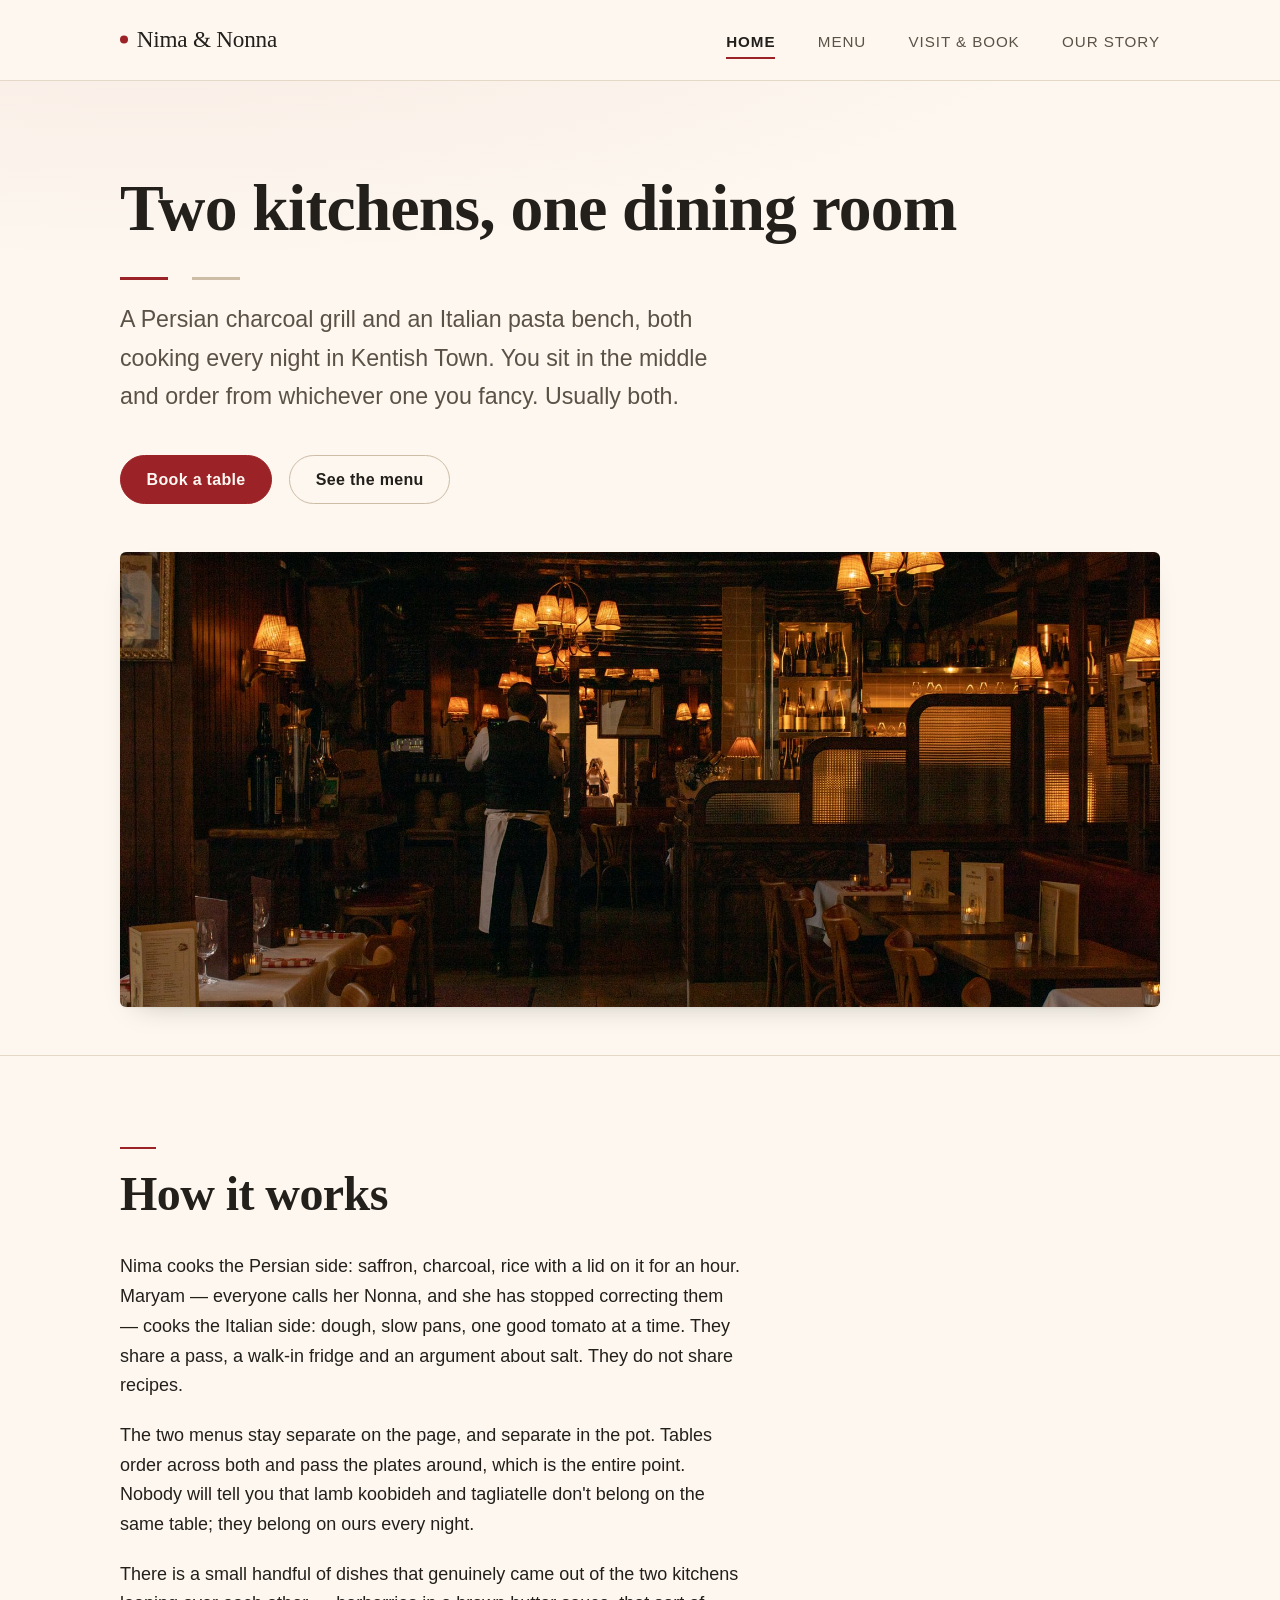
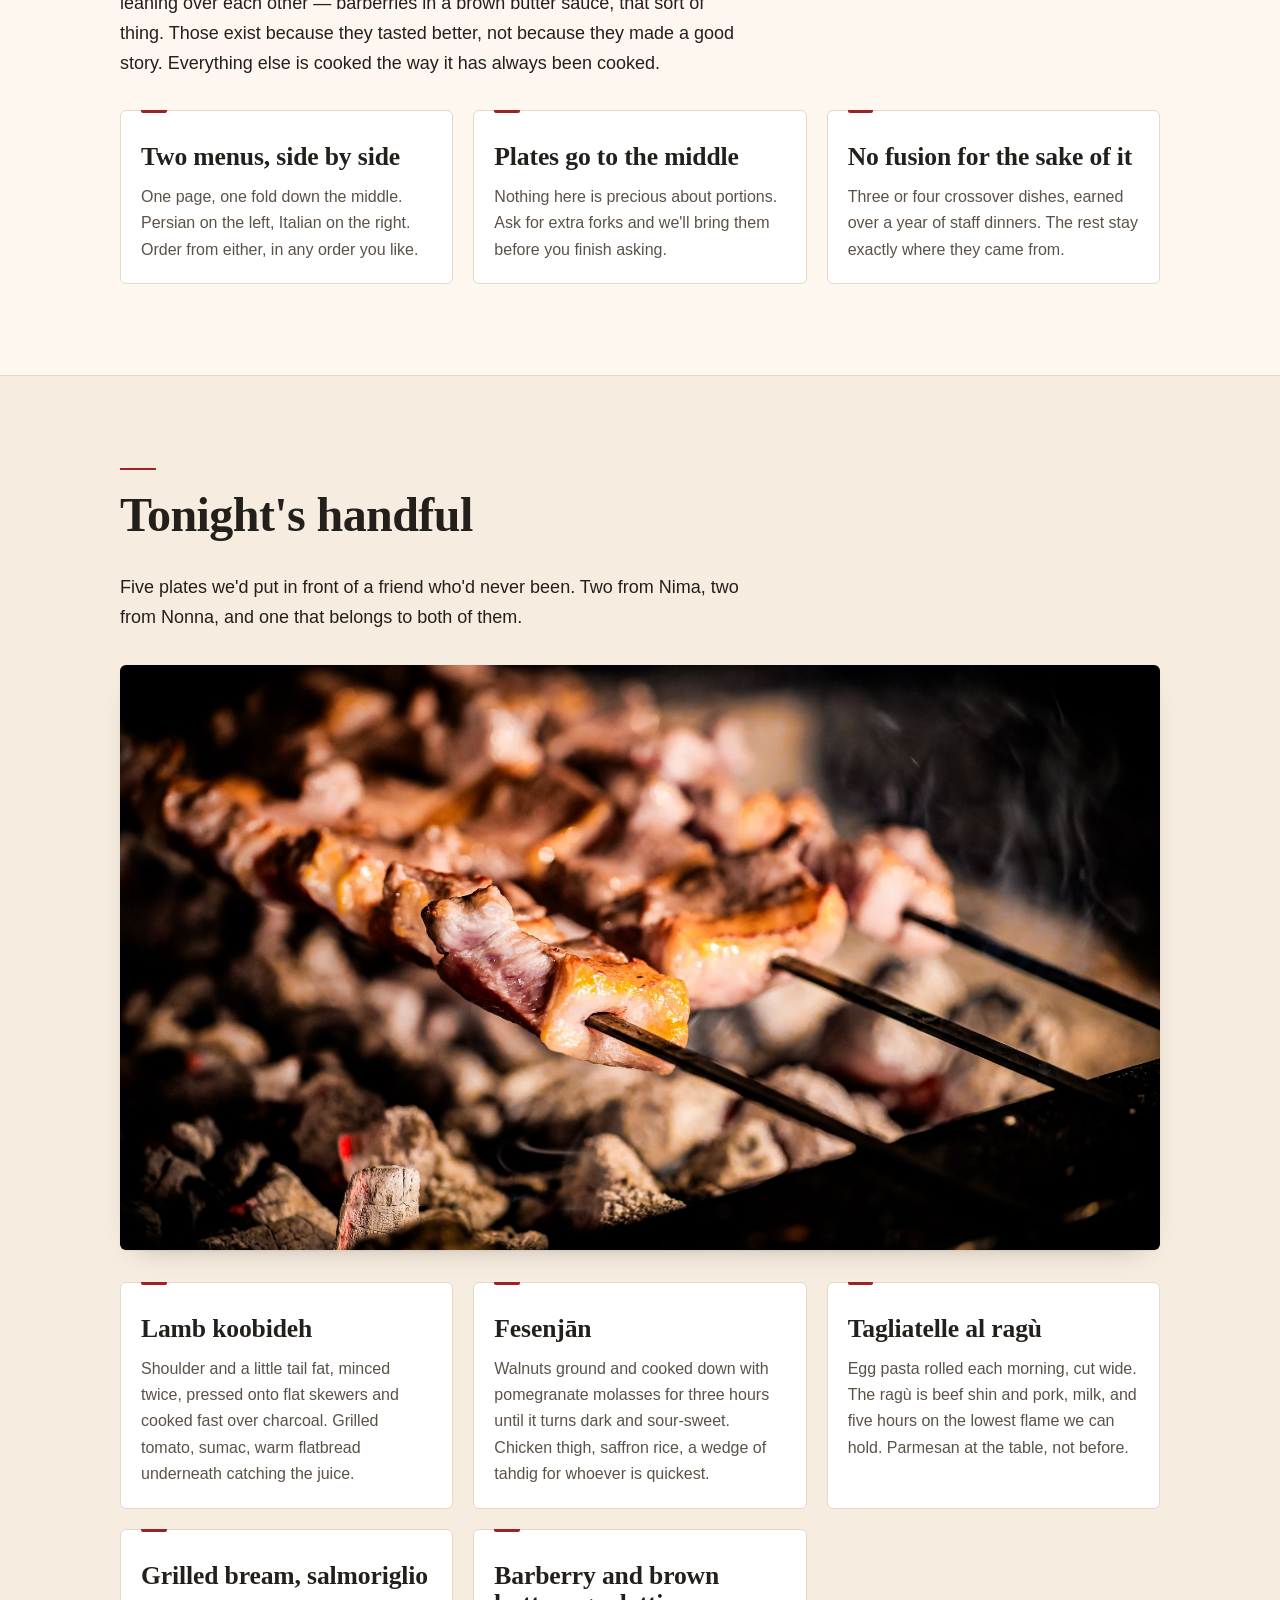
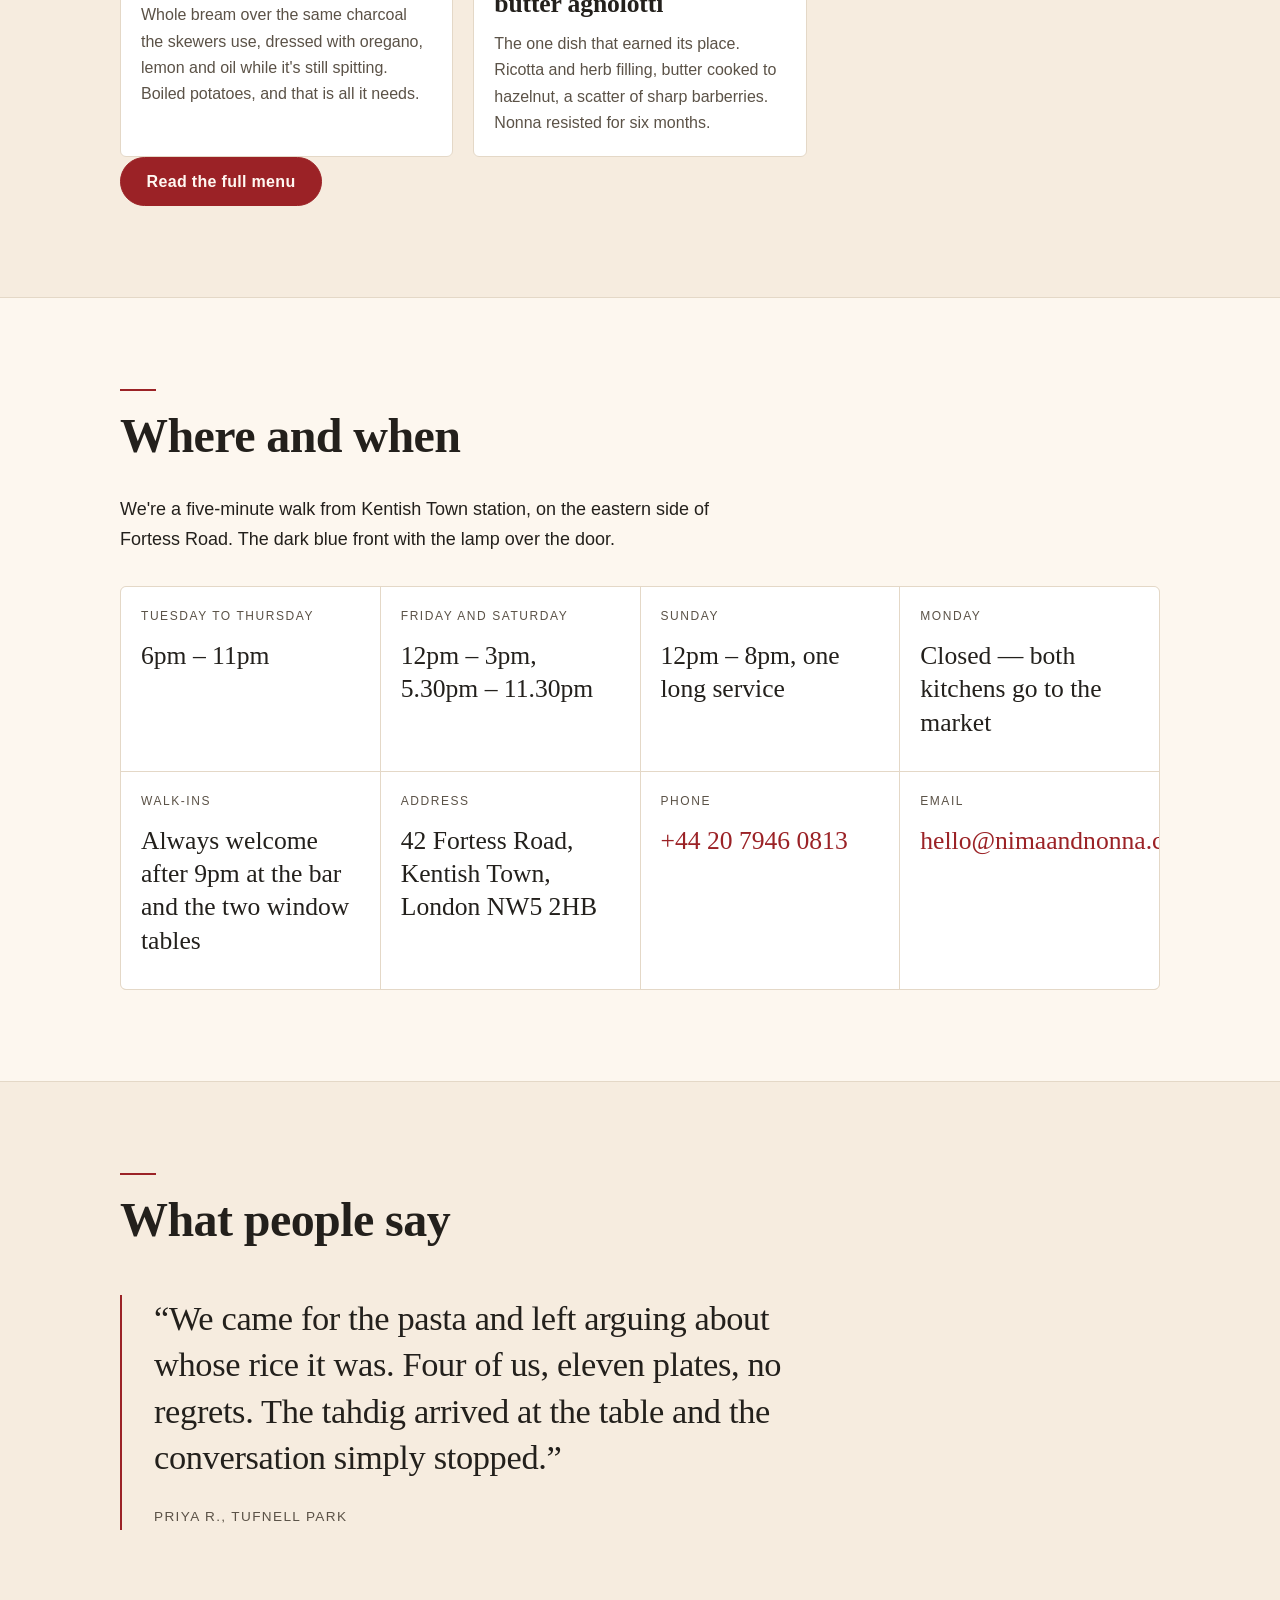
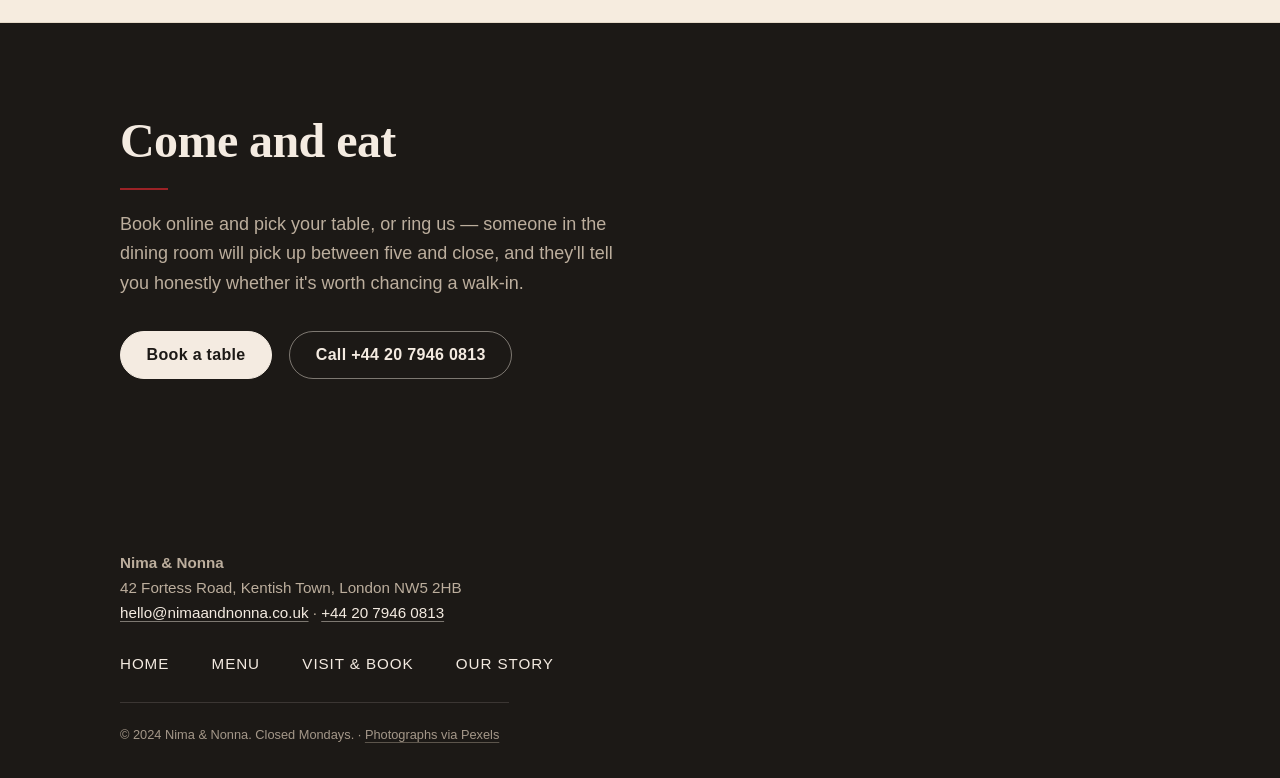
==== index.html @ 5d45a3bc "Publish Nima & Nonna — revision 1 Generated 4 pages for Nima & Nonna." ====
<!DOCTYPE html>
<html lang="en">
<head>
<meta charset="utf-8">
<meta name="viewport" content="width=device-width, initial-scale=1">
<title>Nima &amp; Nonna — Persian and Italian cooking in Kentish Town</title>
<meta name="description" content="One dining room on Fortess Road, two kitchens. A Persian grill and an Italian pasta bench cook side by side every night in Kentish Town. Book a table or read the menu.">
<link rel="icon" href="favicon.svg" type="image/svg+xml">
<link rel="stylesheet" href="assets/styles.css">
</head>
<body>
<header class="site-header">
  <div class="container header-inner">
    <a class="brand" href="index.html">Nima &amp; Nonna</a>
    <nav class="site-nav">
      <a href="index.html" class="is-current">Home</a>
      <a href="menu.html">Menu</a>
      <a href="visit.html">Visit &amp; Book</a>
      <a href="about.html">Our Story</a>
    </nav>
  </div>
</header>

<main>
  <section class="hero">
    <div class="container">
      <h1>Two kitchens, one dining room</h1>
      <p>A Persian charcoal grill and an Italian pasta bench, both cooking every night in Kentish Town. You sit in the middle and order from whichever one you fancy. Usually both.</p>
      <p>
        <a class="button button-primary" href="visit.html">Book a table</a>
        <a class="button button-secondary" href="menu.html">See the menu</a>
      </p>
      <img src="assets/dining-room-evening.jpg" width="6000" height="4000" alt="Nima &amp; Nonna's dining room in the evening, with closely set wooden tables, low pendant lights and a long banquette against a plastered wall">
    </div>
  </section>

  <section class="section">
    <div class="container">
      <h2>How it works</h2>
      <p>Nima cooks the Persian side: saffron, charcoal, rice with a lid on it for an hour. Maryam — everyone calls her Nonna, and she has stopped correcting them — cooks the Italian side: dough, slow pans, one good tomato at a time. They share a pass, a walk-in fridge and an argument about salt. They do not share recipes.</p>
      <p>The two menus stay separate on the page, and separate in the pot. Tables order across both and pass the plates around, which is the entire point. Nobody will tell you that lamb koobideh and tagliatelle don't belong on the same table; they belong on ours every night.</p>
      <p>There is a small handful of dishes that genuinely came out of the two kitchens leaning over each other — barberries in a brown butter sauce, that sort of thing. Those exist because they tasted better, not because they made a good story. Everything else is cooked the way it has always been cooked.</p>
      <ul class="card-grid">
        <li class="card">
          <h3>Two menus, side by side</h3>
          <p>One page, one fold down the middle. Persian on the left, Italian on the right. Order from either, in any order you like.</p>
        </li>
        <li class="card">
          <h3>Plates go to the middle</h3>
          <p>Nothing here is precious about portions. Ask for extra forks and we'll bring them before you finish asking.</p>
        </li>
        <li class="card">
          <h3>No fusion for the sake of it</h3>
          <p>Three or four crossover dishes, earned over a year of staff dinners. The rest stay exactly where they came from.</p>
        </li>
      </ul>
    </div>
  </section>

  <section class="section section-alt">
    <div class="container">
      <h2>Tonight's handful</h2>
      <p>Five plates we'd put in front of a friend who'd never been. Two from Nima, two from Nonna, and one that belongs to both of them.</p>
      <img src="assets/charcoal-grill-skewers.jpg" width="6474" height="3642" alt="Skewers of marinated lamb cooking over a charcoal grill, fat catching the flame">
      <ul class="card-grid">
        <li class="card">
          <h3>Lamb koobideh</h3>
          <p>Shoulder and a little tail fat, minced twice, pressed onto flat skewers and cooked fast over charcoal. Grilled tomato, sumac, warm flatbread underneath catching the juice.</p>
        </li>
        <li class="card">
          <h3>Fesenjān</h3>
          <p>Walnuts ground and cooked down with pomegranate molasses for three hours until it turns dark and sour-sweet. Chicken thigh, saffron rice, a wedge of tahdig for whoever is quickest.</p>
        </li>
        <li class="card">
          <h3>Tagliatelle al ragù</h3>
          <p>Egg pasta rolled each morning, cut wide. The ragù is beef shin and pork, milk, and five hours on the lowest flame we can hold. Parmesan at the table, not before.</p>
        </li>
        <li class="card">
          <h3>Grilled bream, salmoriglio</h3>
          <p>Whole bream over the same charcoal the skewers use, dressed with oregano, lemon and oil while it's still spitting. Boiled potatoes, and that is all it needs.</p>
        </li>
        <li class="card">
          <h3>Barberry and brown butter agnolotti</h3>
          <p>The one dish that earned its place. Ricotta and herb filling, butter cooked to hazelnut, a scatter of sharp barberries. Nonna resisted for six months.</p>
        </li>
      </ul>
      <p><a class="button button-primary" href="menu.html">Read the full menu</a></p>
    </div>
  </section>

  <section class="section">
    <div class="container">
      <h2>Where and when</h2>
      <p>We're a five-minute walk from Kentish Town station, on the eastern side of Fortess Road. The dark blue front with the lamp over the door.</p>
      <dl class="facts">
        <div class="fact">
          <dt>Tuesday to Thursday</dt>
          <dd>6pm – 11pm</dd>
        </div>
        <div class="fact">
          <dt>Friday and Saturday</dt>
          <dd>12pm – 3pm, 5.30pm – 11.30pm</dd>
        </div>
        <div class="fact">
          <dt>Sunday</dt>
          <dd>12pm – 8pm, one long service</dd>
        </div>
        <div class="fact">
          <dt>Monday</dt>
          <dd>Closed — both kitchens go to the market</dd>
        </div>
        <div class="fact">
          <dt>Walk-ins</dt>
          <dd>Always welcome after 9pm at the bar and the two window tables</dd>
        </div>
        <div class="fact">
          <dt>Address</dt>
          <dd>42 Fortess Road, Kentish Town, London NW5 2HB</dd>
        </div>
        <div class="fact">
          <dt>Phone</dt>
          <dd><a href="tel:+442079460813">+44 20 7946 0813</a></dd>
        </div>
        <div class="fact">
          <dt>Email</dt>
          <dd><a href="mailto:hello@nimaandnonna.co.uk">hello@nimaandnonna.co.uk</a></dd>
        </div>
      </dl>
    </div>
  </section>

  <section class="section section-alt">
    <div class="container">
      <h2>What people say</h2>
      <blockquote class="quote">
        <p>We came for the pasta and left arguing about whose rice it was. Four of us, eleven plates, no regrets. The tahdig arrived at the table and the conversation simply stopped.</p>
        <cite>Priya R., Tufnell Park</cite>
      </blockquote>
    </div>
  </section>

  <section class="cta">
    <div class="container">
      <h2>Come and eat</h2>
      <p>Book online and pick your table, or ring us — someone in the dining room will pick up between five and close, and they'll tell you honestly whether it's worth chancing a walk-in.</p>
      <p>
        <a class="button button-primary" href="visit.html">Book a table</a>
        <a class="button button-secondary" href="tel:+442079460813">Call +44 20 7946 0813</a>
      </p>
    </div>
  </section>
</main>

<footer class="site-footer">
  <div class="container">
    <p><strong>Nima &amp; Nonna</strong><br>
    42 Fortess Road, Kentish Town, London NW5 2HB<br>
    <a href="mailto:hello@nimaandnonna.co.uk">hello@nimaandnonna.co.uk</a> · <a href="tel:+442079460813">+44 20 7946 0813</a></p>
    <nav class="site-nav">
      <a href="index.html">Home</a>
      <a href="menu.html">Menu</a>
      <a href="visit.html">Visit &amp; Book</a>
      <a href="about.html">Our Story</a>
    </nav>
    <p><small>© 2024 Nima &amp; Nonna. Closed Mondays. · <a href="https://www.pexels.com">Photographs via Pexels</a></small></p>
  </div>
</footer>
</body>
</html>
---- assets/styles.css ----
:root {
  /* ——— palette ——— */
  --bg: #FDF7EF;
  --bg-alt: #F6ECDF;
  --surface: #FFFFFF;
  --text: #23201C;
  --muted: #5B5247;
  --accent: #9B2226;
  --accent-contrast: #FFF8F2;
  --ink: #1C1916;           /* dark painted facade */
  --ink-text: #F4EBE1;
  --ink-muted: #BCAE9D;
  --line: #E4D8C7;
  --line-strong: #CDBCA6;

  /* ——— type ——— */
  --font-head: "Iowan Old Style", "Palatino Linotype", Palatino, Georgia, "Times New Roman", serif;
  --font-body: -apple-system, BlinkMacSystemFont, "Segoe UI", Roboto, "Helvetica Neue", Arial, sans-serif;

  --step-0: 1rem;
  --step-1: 1.125rem;
  --step-2: clamp(1.3rem, 1.15rem + 0.6vw, 1.6rem);
  --step-3: clamp(1.6rem, 1.35rem + 1.1vw, 2.15rem);
  --step-4: clamp(2rem, 1.55rem + 2vw, 3rem);
  --step-5: clamp(2.4rem, 1.7rem + 3.2vw, 4.1rem);

  /* ——— rhythm ——— */
  --space-1: 0.375rem;
  --space-2: 0.75rem;
  --space-3: 1.25rem;
  --space-4: 2rem;
  --space-5: 3rem;
  --space-6: clamp(3.5rem, 2.5rem + 4vw, 6rem);

  --container: 69rem;
  --radius: 3px;
  --radius-lg: 6px;
  --shadow: 0 1px 2px rgba(35, 32, 28, .05), 0 12px 28px -18px rgba(35, 32, 28, .35);
}

@media (prefers-color-scheme: dark) {
  :root {
    --bg: #17150F;
    --bg-alt: #1F1C16;
    --surface: #222019;
    --text: #F2E9DD;
    --muted: #B8AA98;
    --accent: #E08084;
    --accent-contrast: #1B1310;
    --ink: #100E0B;
    --ink-text: #F2E9DD;
    --ink-muted: #A99A88;
    --line: #35302A;
    --line-strong: #4A433A;
    --shadow: 0 1px 2px rgba(0, 0, 0, .4), 0 14px 30px -20px rgba(0, 0, 0, .9);
  }
}

/* ————————————————— base ————————————————— */

*,
*::before,
*::after { box-sizing: border-box; }

html {
  -webkit-text-size-adjust: 100%;
  scroll-behavior: smooth;
}

body {
  margin: 0;
  background: var(--bg);
  color: var(--text);
  font-family: var(--font-body);
  font-size: var(--step-1);
  line-height: 1.65;
  -webkit-font-smoothing: antialiased;
  text-underline-offset: 0.18em;
}

h1, h2, h3, h4 {
  font-family: var(--font-head);
  font-weight: 600;
  line-height: 1.12;
  letter-spacing: -0.012em;
  margin: 0 0 var(--space-3);
  text-wrap: balance;
}

h1 { font-size: var(--step-5); }
h2 { font-size: var(--step-4); }
h3 { font-size: var(--step-2); letter-spacing: -0.005em; }
h4 { font-size: var(--step-1); }

p { margin: 0 0 var(--space-3); max-width: 62ch; }
p:last-child { margin-bottom: 0; }

a {
  color: var(--accent);
  text-decoration-thickness: 1px;
}
a:hover { text-decoration-thickness: 2px; }

:focus-visible {
  outline: 2px solid var(--accent);
  outline-offset: 3px;
  border-radius: 2px;
}

img {
  display: block;
  max-width: 100%;
  height: auto;
}

hr {
  border: 0;
  border-top: 1px solid var(--line);
  margin: var(--space-5) 0;
}

::selection {
  background: var(--accent);
  color: var(--accent-contrast);
}

strong { font-weight: 650; }

small { font-size: 0.85rem; }

.container {
  width: 100%;
  max-width: var(--container);
  margin-inline: auto;
  padding-inline: clamp(1.1rem, 4vw, 2rem);
}

/* ————————————————— header ————————————————— */

.site-header {
  position: sticky;
  top: 0;
  z-index: 20;
  background: color-mix(in srgb, var(--bg) 92%, transparent);
  backdrop-filter: blur(8px);
  border-bottom: 1px solid var(--line);
}

.header-inner {
  display: flex;
  flex-wrap: wrap;
  align-items: baseline;
  justify-content: space-between;
  gap: var(--space-2) var(--space-4);
  padding-block: var(--space-3);
}

.brand {
  font-family: var(--font-head);
  font-size: 1.45rem;
  letter-spacing: -0.01em;
  color: var(--text);
  text-decoration: none;
  white-space: nowrap;
  display: inline-flex;
  align-items: baseline;
  gap: 0.55rem;
}

.brand::before {
  content: "";
  width: 0.5rem;
  height: 0.5rem;
  background: var(--accent);
  border-radius: 50%;
  transform: translateY(-0.15em);
  flex: none;
}

.brand:hover { color: var(--accent); }

.site-nav {
  display: flex;
  flex-wrap: wrap;
  align-items: baseline;
  gap: var(--space-1) clamp(0.9rem, 2.4vw, 1.75rem);
  margin-inline: -0.45rem;
}

.site-nav a {
  position: relative;
  padding: 0.35rem 0.45rem;
  font-size: 0.95rem;
  letter-spacing: 0.06em;
  text-transform: uppercase;
  color: var(--muted);
  text-decoration: none;
  white-space: nowrap;
}

.site-nav a::after {
  content: "";
  position: absolute;
  left: 0.45rem;
  right: 0.45rem;
  bottom: 0.05rem;
  height: 2px;
  background: var(--accent);
  transform: scaleX(0);
  transform-origin: left;
  transition: transform .2s ease;
}

.site-nav a:hover,
.site-nav a:focus-visible { color: var(--text); }

.site-nav a:hover::after { transform: scaleX(1); }

.site-nav a.is-current {
  color: var(--text);
  font-weight: 600;
}
.site-nav a.is-current::after { transform: scaleX(1); }

@media (max-width: 40rem) {
  .header-inner {
    justify-content: center;
    text-align: center;
    padding-block: var(--space-2) var(--space-1);
  }
  .brand { flex-basis: 100%; justify-content: center; font-size: 1.3rem; }
  .site-nav {
    flex-basis: 100%;
    justify-content: center;
    padding-bottom: var(--space-1);
  }
  .site-nav a { font-size: 0.82rem; letter-spacing: 0.05em; }
}

/* ————————————————— sections ————————————————— */

main { display: block; }

.hero {
  padding-block: var(--space-6) var(--space-5);
  border-bottom: 1px solid var(--line);
  background:
    radial-gradient(90rem 32rem at 12% -18%, color-mix(in srgb, var(--accent) 7%, transparent), transparent 70%),
    var(--bg);
}

.hero h1 { margin-bottom: var(--space-3); }

.hero h1 + p,
.hero > .container > p:first-of-type {
  font-size: clamp(1.15rem, 1.02rem + 0.6vw, 1.45rem);
  color: var(--muted);
  max-width: 48ch;
}

.hero p + .button,
.hero .button { margin-top: var(--space-3); }

/* two kitchens: a rule made of two strokes */
.hero h1::after {
  content: "";
  display: block;
  width: 7.5rem;
  height: 3px;
  margin-top: var(--space-4);
  background:
    linear-gradient(to right,
      var(--accent) 0 3rem,
      transparent 3rem 4.5rem,
      var(--line-strong) 4.5rem 100%);
}

.hero img {
  width: 100%;
  margin-top: var(--space-5);
  border-radius: var(--radius-lg);
  object-fit: cover;
  aspect-ratio: 16 / 7;
  box-shadow: var(--shadow);
}

@media (max-width: 40rem) {
  .hero { padding-top: var(--space-5); }
  .hero img { aspect-ratio: 4 / 3; }
}

.section {
  padding-block: var(--space-6);
  border-bottom: 1px solid var(--line);
}

.section-alt {
  background: var(--bg-alt);
}

.section > .container > h2 {
  margin-bottom: var(--space-4);
  position: relative;
  padding-top: var(--space-3);
}

.section > .container > h2::before {
  content: "";
  position: absolute;
  top: 0;
  left: 0;
  width: 2.25rem;
  height: 2px;
  background: var(--accent);
}

.section img {
  border-radius: var(--radius-lg);
  box-shadow: var(--shadow);
  margin-block: var(--space-4);
}

/* portrait and square photographs shouldn't dominate */
.section img[width="3360"],
.section img[width="2700"] {
  max-width: 30rem;
  margin-inline: auto;
}

@media (min-width: 52rem) {
  .section img[width="3360"] {
    float: right;
    width: 46%;
    margin: 0 0 var(--space-4) var(--space-5);
  }
  .section > .container::after {
    content: "";
    display: block;
    clear: both;
  }
}

/* ————————————————— cards ————————————————— */

.card-grid {
  list-style: none;
  margin: var(--space-4) 0 0;
  padding: 0;
  display: grid;
  gap: var(--space-3);
  grid-template-columns: repeat(auto-fit, minmax(15.5rem, 1fr));
}

.card {
  position: relative;
  background: var(--surface);
  border: 1px solid var(--line);
  border-radius: var(--radius-lg);
  padding: var(--space-4) var(--space-3) var(--space-3);
  transition: border-color .2s ease, transform .2s ease;
}

.card::before {
  content: "";
  position: absolute;
  top: -1px;
  left: var(--space-3);
  width: 1.6rem;
  height: 3px;
  background: var(--accent);
  border-radius: 0 0 2px 2px;
}

.card:hover {
  border-color: var(--line-strong);
  transform: translateY(-2px);
}

.card h3 {
  margin-bottom: var(--space-2);
}

.card p {
  color: var(--muted);
  font-size: 1rem;
  margin-bottom: 0;
}

.card p + p { margin-top: var(--space-2); }

.card a { font-weight: 600; }

/* ————————————————— facts ————————————————— */

.facts {
  margin: var(--space-4) 0 0;
  display: grid;
  gap: 1px;
  grid-template-columns: repeat(auto-fit, minmax(13rem, 1fr));
  background: var(--line);
  border: 1px solid var(--line);
  border-radius: var(--radius-lg);
  overflow: hidden;
}

.fact {
  background: var(--surface);
  padding: var(--space-3) var(--space-3) var(--space-4);
}

.fact dt {
  font-size: 0.75rem;
  text-transform: uppercase;
  letter-spacing: 0.13em;
  color: var(--muted);
  margin-bottom: var(--space-2);
}

.fact dd {
  margin: 0;
  font-family: var(--font-head);
  font-size: var(--step-2);
  line-height: 1.3;
}

.fact dd a { text-decoration: none; }
.fact dd a:hover { text-decoration: underline; }

/* ————————————————— buttons ————————————————— */

.button {
  display: inline-block;
  font-family: var(--font-body);
  font-size: 1rem;
  font-weight: 600;
  letter-spacing: 0.02em;
  line-height: 1.2;
  padding: 0.85em 1.6em;
  border-radius: 999px;
  border: 1.5px solid transparent;
  text-decoration: none;
  cursor: pointer;
  transition: background-color .2s ease, color .2s ease, border-color .2s ease, transform .15s ease;
}

.button + .button { margin-left: var(--space-2); }

.button-primary {
  background: var(--accent);
  color: var(--accent-contrast);
  border-color: var(--accent);
}

.button-primary:hover {
  background: color-mix(in srgb, var(--accent) 82%, #000);
  border-color: color-mix(in srgb, var(--accent) 82%, #000);
  transform: translateY(-1px);
}

.button-secondary {
  background: transparent;
  color: var(--text);
  border-color: var(--line-strong);
}

.button-secondary:hover {
  border-color: var(--text);
  transform: translateY(-1px);
}

@media (max-width: 24rem) {
  .button { display: block; text-align: center; }
  .button + .button { margin-left: 0; margin-top: var(--space-2); }
}

/* ————————————————— cta ————————————————— */

.cta {
  background: var(--ink);
  color: var(--ink-text);
  padding-block: var(--space-6);
  border-bottom: 1px solid var(--line);
}

.cta h2 {
  color: var(--ink-text);
  max-width: 20ch;
}

.cta h2::after {
  content: "";
  display: block;
  width: 3rem;
  height: 2px;
  margin-top: var(--space-3);
  background: var(--accent);
}

.cta p {
  color: var(--ink-muted);
  max-width: 52ch;
  margin-bottom: var(--space-4);
}

.cta a:not(.button) { color: #F0A9AB; }

.cta .button-primary {
  background: var(--ink-text);
  color: var(--ink);
  border-color: var(--ink-text);
}
.cta .button-primary:hover {
  background: #FFFFFF;
  border-color: #FFFFFF;
}

.cta .button-secondary {
  color: var(--ink-text);
  border-color: color-mix(in srgb, var(--ink-text) 45%, transparent);
}
.cta .button-secondary:hover { border-color: var(--ink-text); }

/* ————————————————— form ————————————————— */

.form {
  margin-top: var(--space-4);
  max-width: 34rem;
  display: grid;
  gap: var(--space-3);
}

.field {
  display: grid;
  gap: var(--space-1);
}

.field label {
  font-size: 0.82rem;
  font-weight: 600;
  letter-spacing: 0.08em;
  text-transform: uppercase;
  color: var(--muted);
}

.field input,
.field select,
.field textarea {
  font: inherit;
  font-size: 1rem;
  color: var(--text);
  background: var(--surface);
  border: 1px solid var(--line-strong);
  border-radius: var(--radius);
  padding: 0.7rem 0.85rem;
  width: 100%;
  transition: border-color .15s ease, box-shadow .15s ease;
}

.field textarea { min-height: 7rem; resize: vertical; }

.field input::placeholder,
.field textarea::placeholder { color: color-mix(in srgb, var(--muted) 70%, transparent); }

.field input:focus,
.field select:focus,
.field textarea:focus {
  outline: none;
  border-color: var(--accent);
  box-shadow: 0 0 0 3px color-mix(in srgb, var(--accent) 22%, transparent);
}

.form .button { justify-self: start; margin-top: var(--space-1); }

.form small,
.field small { color: var(--muted); }

/* ————————————————— quote ————————————————— */

.quote {
  margin: var(--space-5) 0 0;
  padding: 0 0 0 var(--space-4);
  border-left: 2px solid var(--accent);
  max-width: 44rem;
}

.quote p {
  font-family: var(--font-head);
  font-size: var(--step-3);
  line-height: 1.35;
  letter-spacing: -0.01em;
  margin-bottom: var(--space-3);
}

.quote p::before { content: "\201C"; }
.quote p::after { content: "\201D"; }

.quote cite {
  font-style: normal;
  font-size: 0.85rem;
  letter-spacing: 0.1em;
  text-transform: uppercase;
  color: var(--muted);
}

.section-alt .quote { border-left-color: var(--accent); }

/* ————————————————— footer ————————————————— */

.site-footer {
  background: var(--ink);
  color: var(--ink-muted);
  padding-block: var(--space-5) var(--space-4);
  font-size: 0.95rem;
}

.site-footer h2,
.site-footer h3 {
  color: var(--ink-text);
  font-size: var(--step-1);
  margin-bottom: var(--space-2);
}

.site-footer p { color: var(--ink-muted); max-width: 46ch; }

.site-footer a {
  color: var(--ink-text);
  text-decoration-color: color-mix(in srgb, var(--ink-text) 45%, transparent);
}

.site-footer a:hover { color: #F0A9AB; }

.site-footer .container > *:not(:last-child) { margin-bottom: var(--space-3); }

.site-footer small {
  display: block;
  padding-top: var(--space-3);
  border-top: 1px solid color-mix(in srgb, var(--ink-text) 14%, transparent);
  color: color-mix(in srgb, var(--ink-muted) 85%, transparent);
  font-size: 0.8rem;
  line-height: 1.8;
}

.site-footer small a {
  color: inherit;
  text-decoration-color: color-mix(in srgb, var(--ink-muted) 40%, transparent);
}

.site-footer small a:hover { color: var(--ink-text); }

/* ————————————————— odds and ends ————————————————— */

main > section:last-of-type { border-bottom: 0; }

svg { display: block; }

.section svg,
.hero svg,
.card svg {
  color: var(--accent);
}

ul:not(.card-grid):not(.site-nav),
ol {
  padding-left: 1.15rem;
  max-width: 62ch;
}

ul:not(.card-grid) li,
ol li { margin-bottom: var(--space-1); }

ul:not(.card-grid) li::marker { color: var(--accent); }

@media (prefers-reduced-motion: reduce) {
  html { scroll-behavior: auto; }
  *,
  *::before,
  *::after {
    animation-duration: 0.001ms !important;
    animation-iteration-count: 1 !important;
    transition-duration: 0.001ms !important;
    scroll-behavior: auto !important;
  }
  .card:hover,
  .button:hover { transform: none; }
}
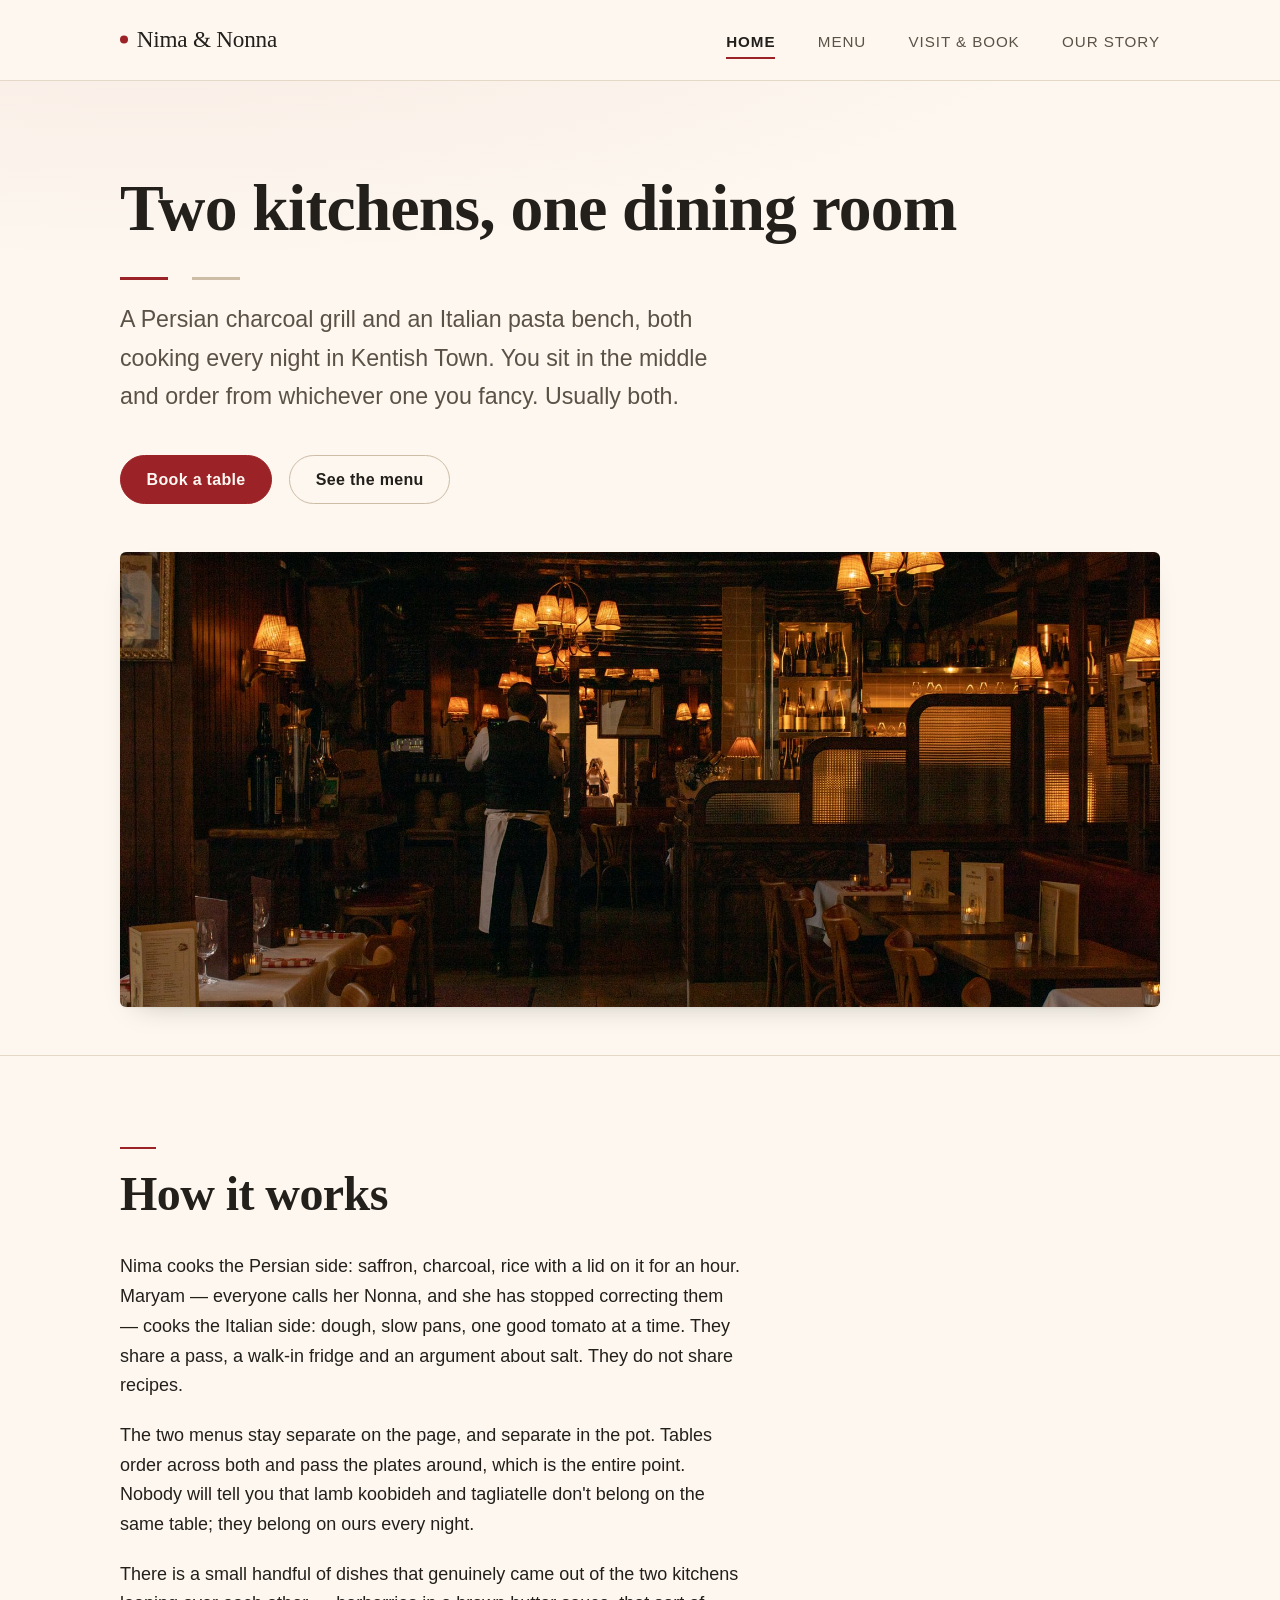
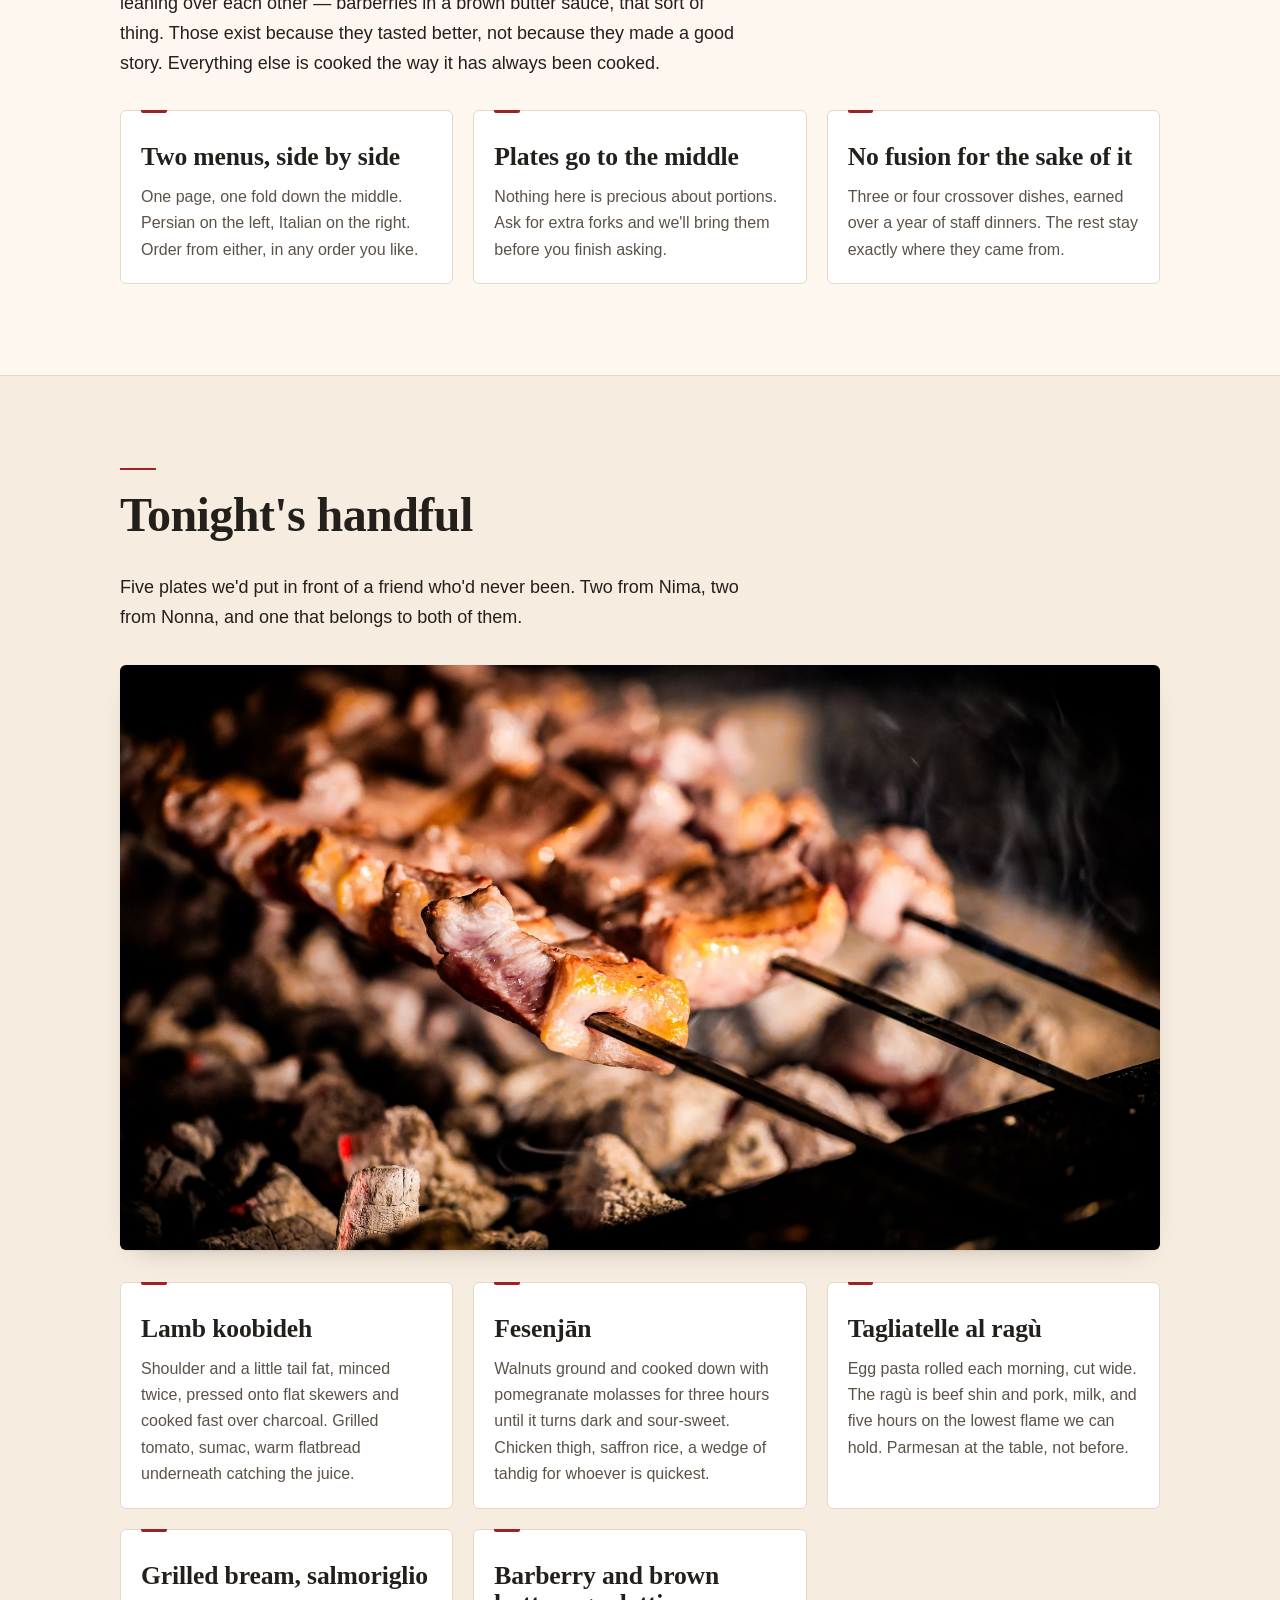
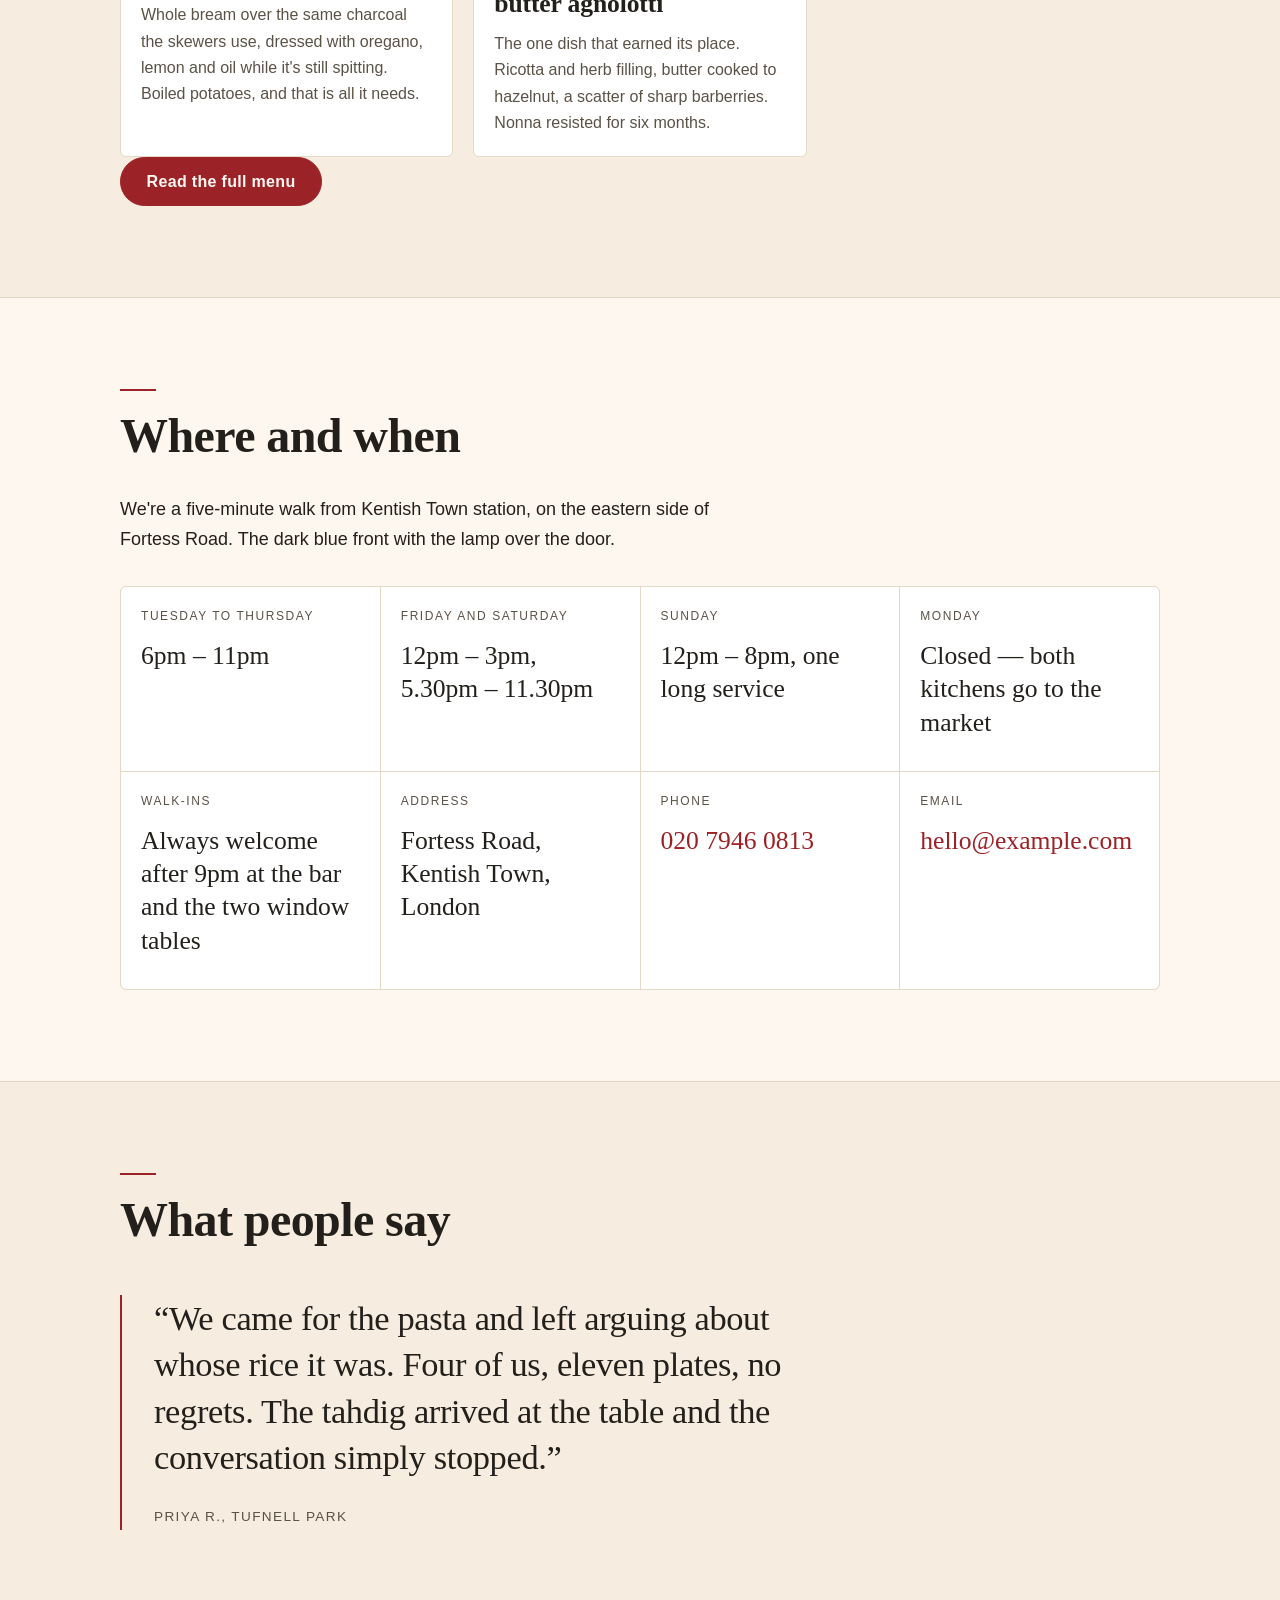
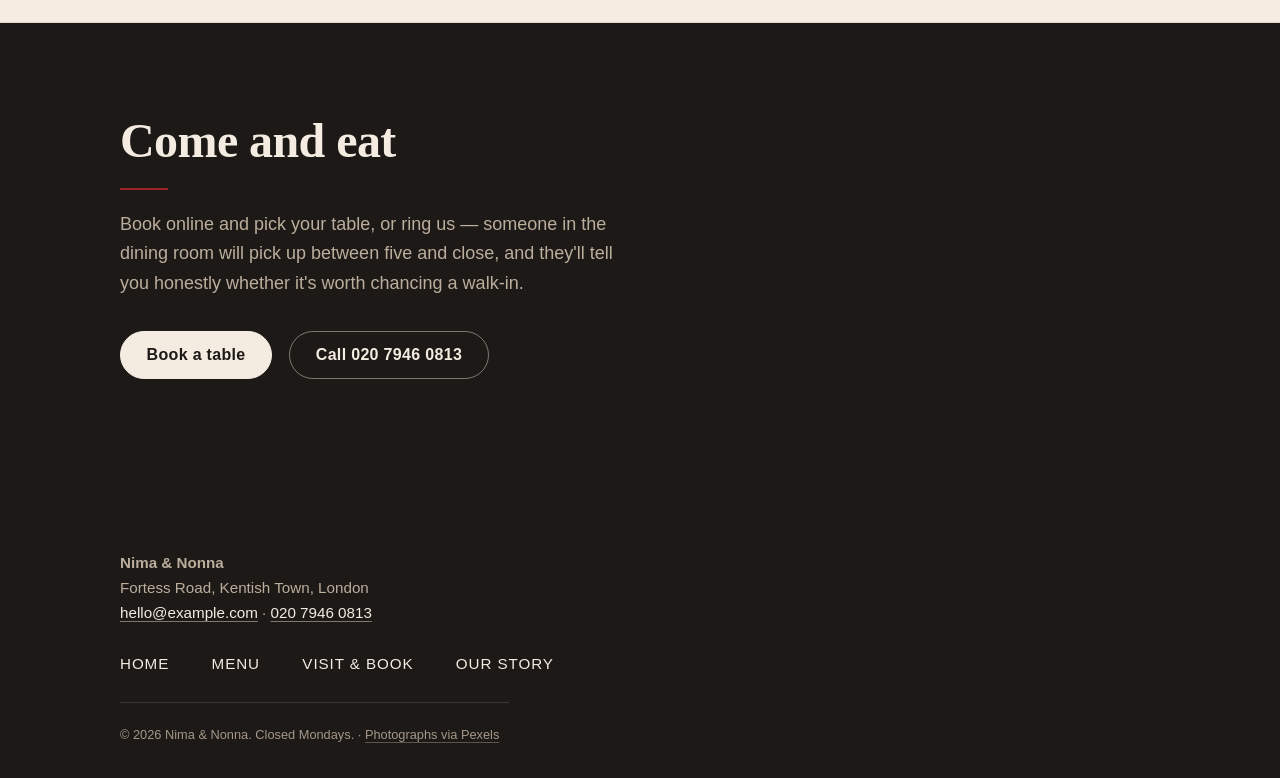
==== commit 68e58fd8: "Publish Nima & Nonna — revision 2 The contact block (address, phone, email) appears in the footer of" ====
--- a/index.html
+++ b/index.html
@@ -115,15 +115,15 @@
         </div>
         <div class="fact">
           <dt>Address</dt>
-          <dd>42 Fortess Road, Kentish Town, London NW5 2HB</dd>
+          <dd>Fortess Road, Kentish Town, London</dd>
         </div>
         <div class="fact">
           <dt>Phone</dt>
-          <dd><a href="tel:+442079460813">+44 20 7946 0813</a></dd>
+          <dd><a href="tel:02079460813">020 7946 0813</a></dd>
         </div>
         <div class="fact">
           <dt>Email</dt>
-          <dd><a href="mailto:hello@nimaandnonna.co.uk">hello@nimaandnonna.co.uk</a></dd>
+          <dd><a href="mailto:hello@example.com">hello@example.com</a></dd>
         </div>
       </dl>
     </div>
@@ -145,7 +145,7 @@
       <p>Book online and pick your table, or ring us — someone in the dining room will pick up between five and close, and they'll tell you honestly whether it's worth chancing a walk-in.</p>
       <p>
         <a class="button button-primary" href="visit.html">Book a table</a>
-        <a class="button button-secondary" href="tel:+442079460813">Call +44 20 7946 0813</a>
+        <a class="button button-secondary" href="tel:02079460813">Call 020 7946 0813</a>
       </p>
     </div>
   </section>
@@ -154,15 +154,15 @@
 <footer class="site-footer">
   <div class="container">
     <p><strong>Nima &amp; Nonna</strong><br>
-    42 Fortess Road, Kentish Town, London NW5 2HB<br>
-    <a href="mailto:hello@nimaandnonna.co.uk">hello@nimaandnonna.co.uk</a> · <a href="tel:+442079460813">+44 20 7946 0813</a></p>
+    Fortess Road, Kentish Town, London<br>
+    <a href="mailto:hello@example.com">hello@example.com</a> · <a href="tel:02079460813">020 7946 0813</a></p>
     <nav class="site-nav">
       <a href="index.html">Home</a>
       <a href="menu.html">Menu</a>
       <a href="visit.html">Visit &amp; Book</a>
       <a href="about.html">Our Story</a>
     </nav>
-    <p><small>© 2024 Nima &amp; Nonna. Closed Mondays. · <a href="https://www.pexels.com">Photographs via Pexels</a></small></p>
+    <p><small>© 2026 Nima &amp; Nonna. Closed Mondays. · <a href="https://www.pexels.com">Photographs via Pexels</a></small></p>
   </div>
 </footer>
 </body>
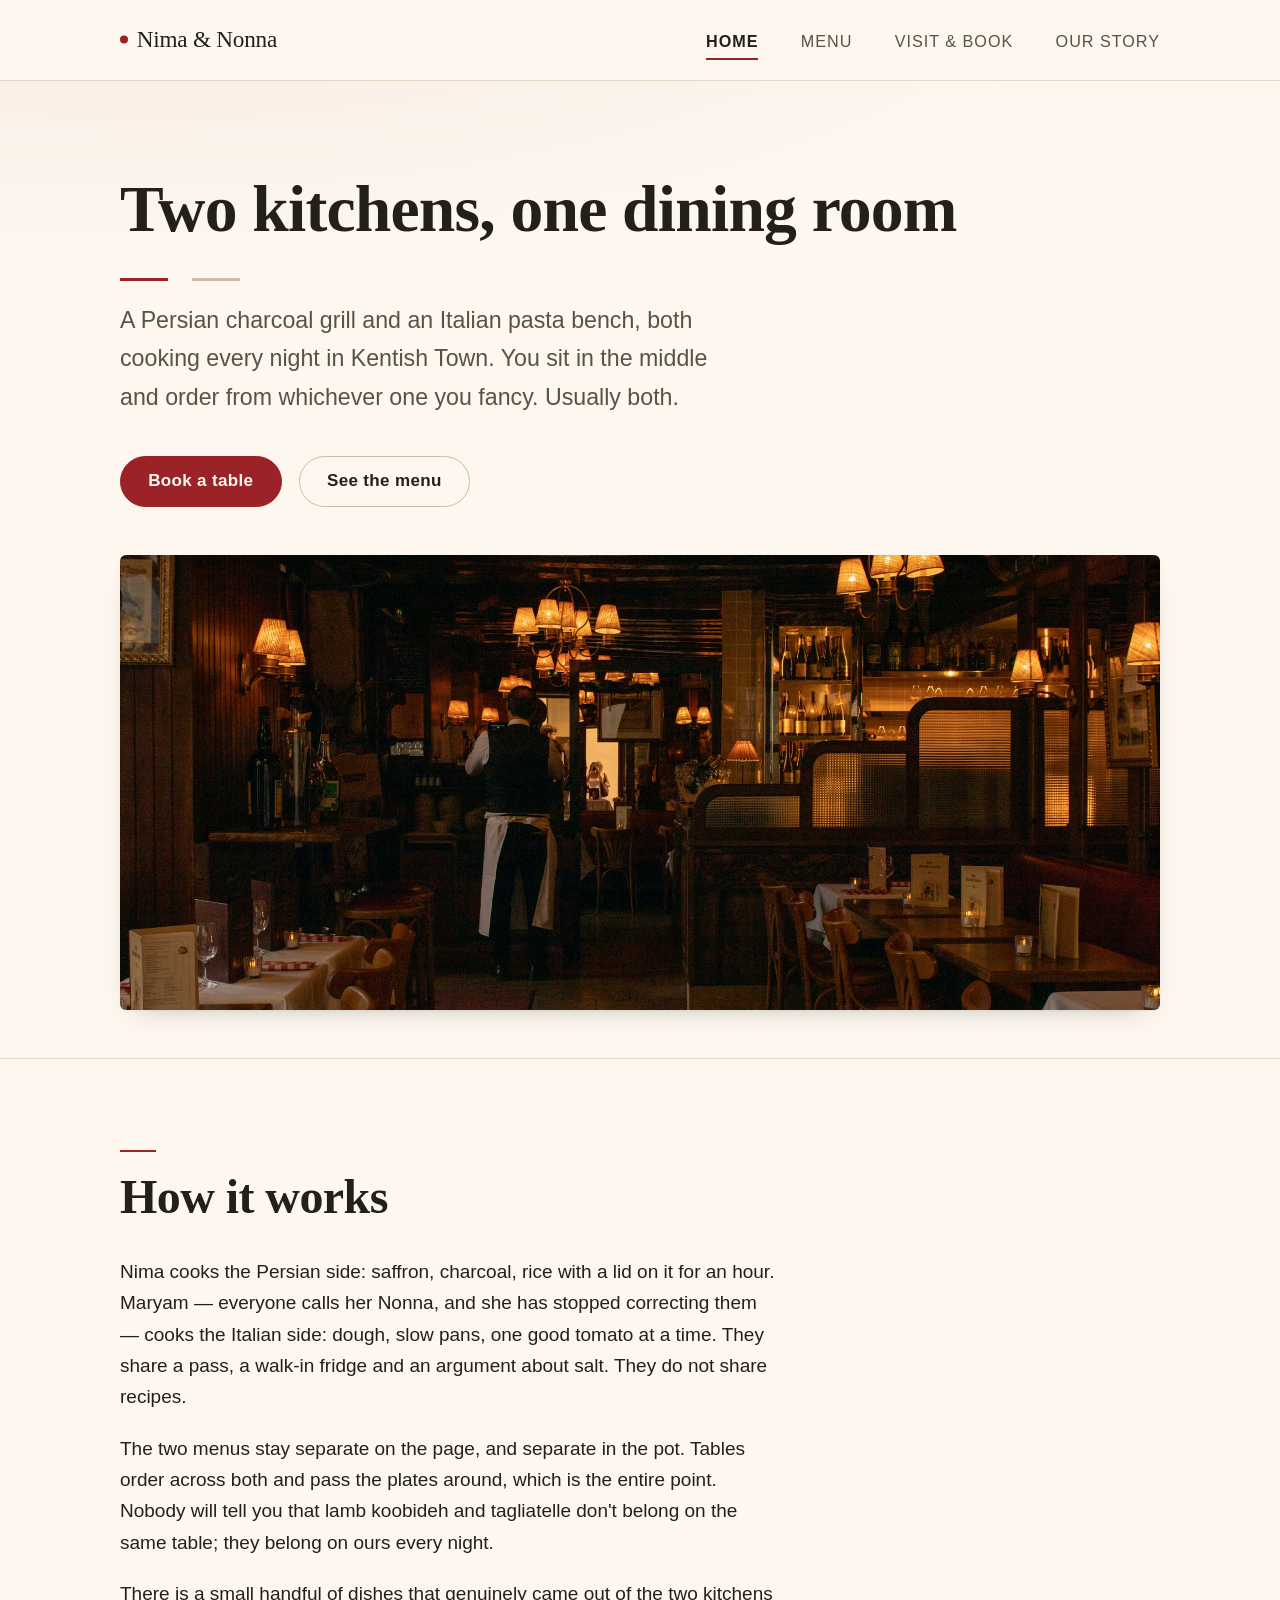
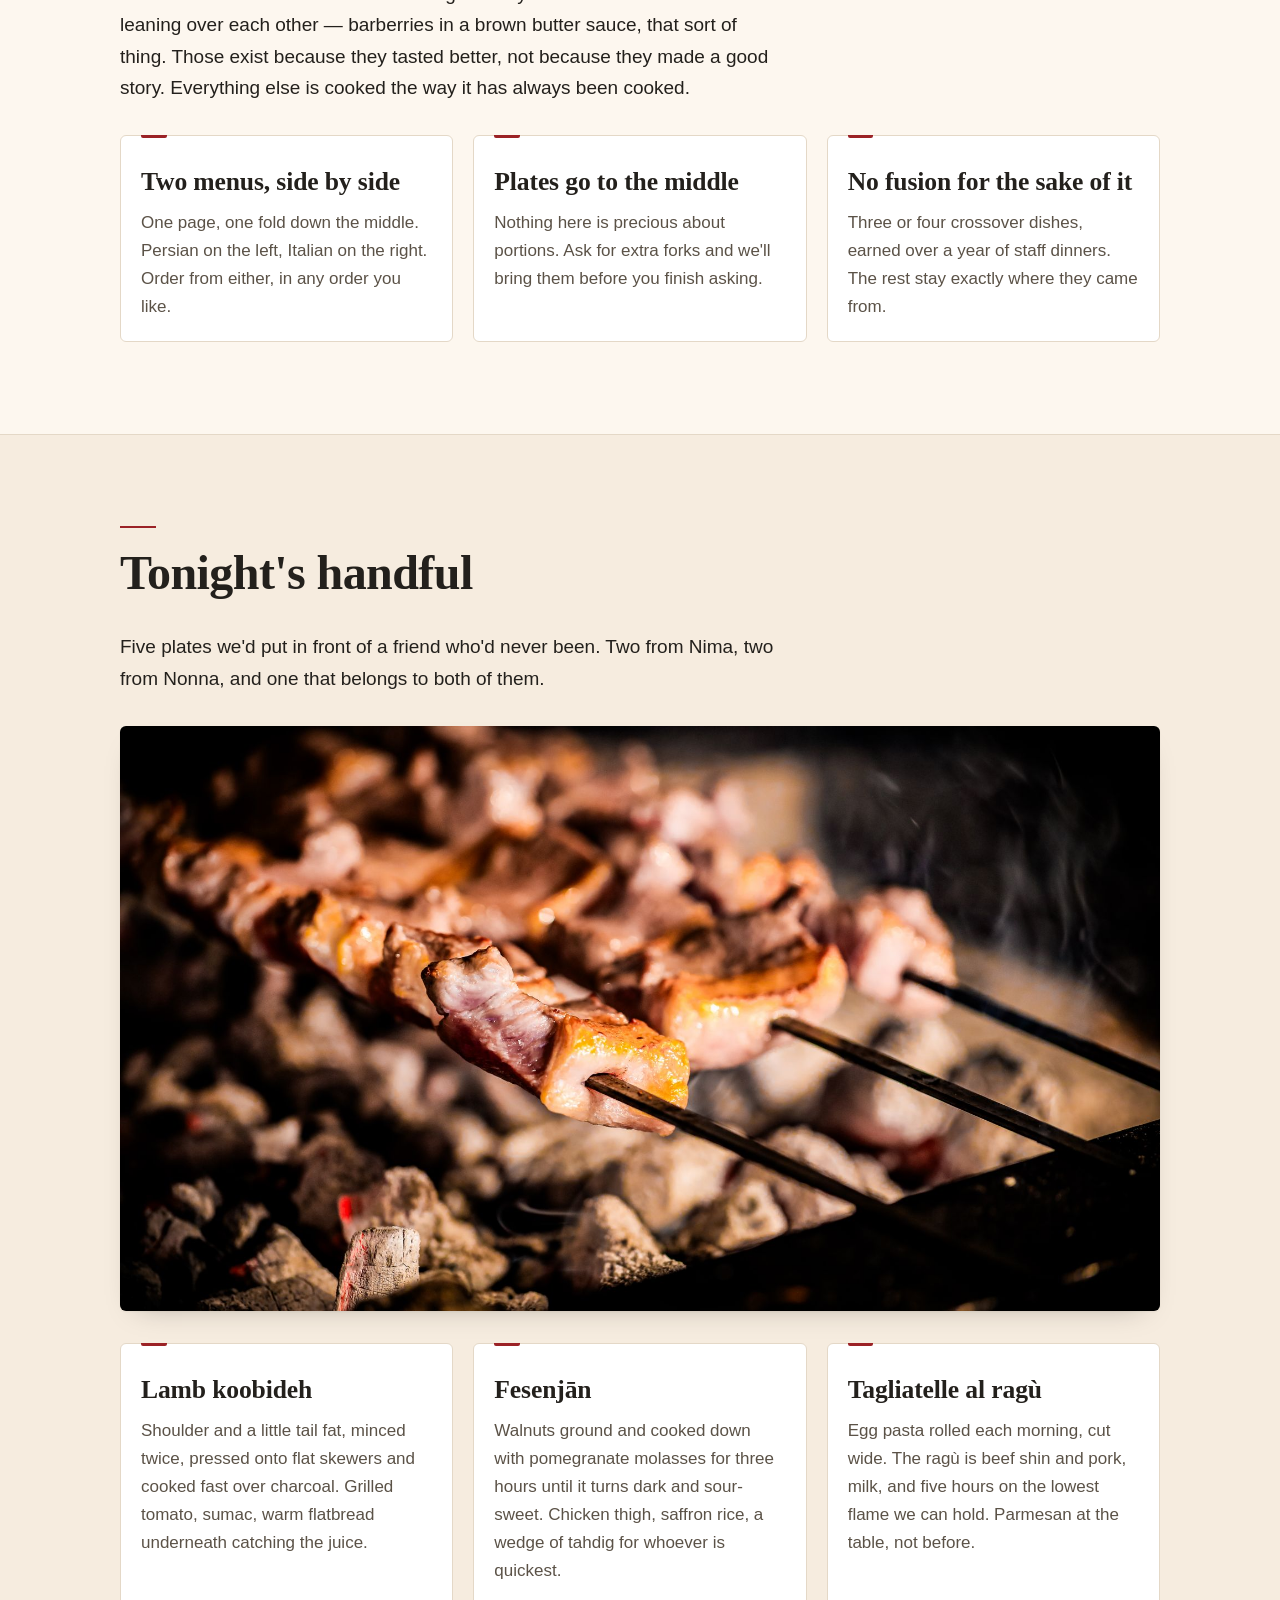
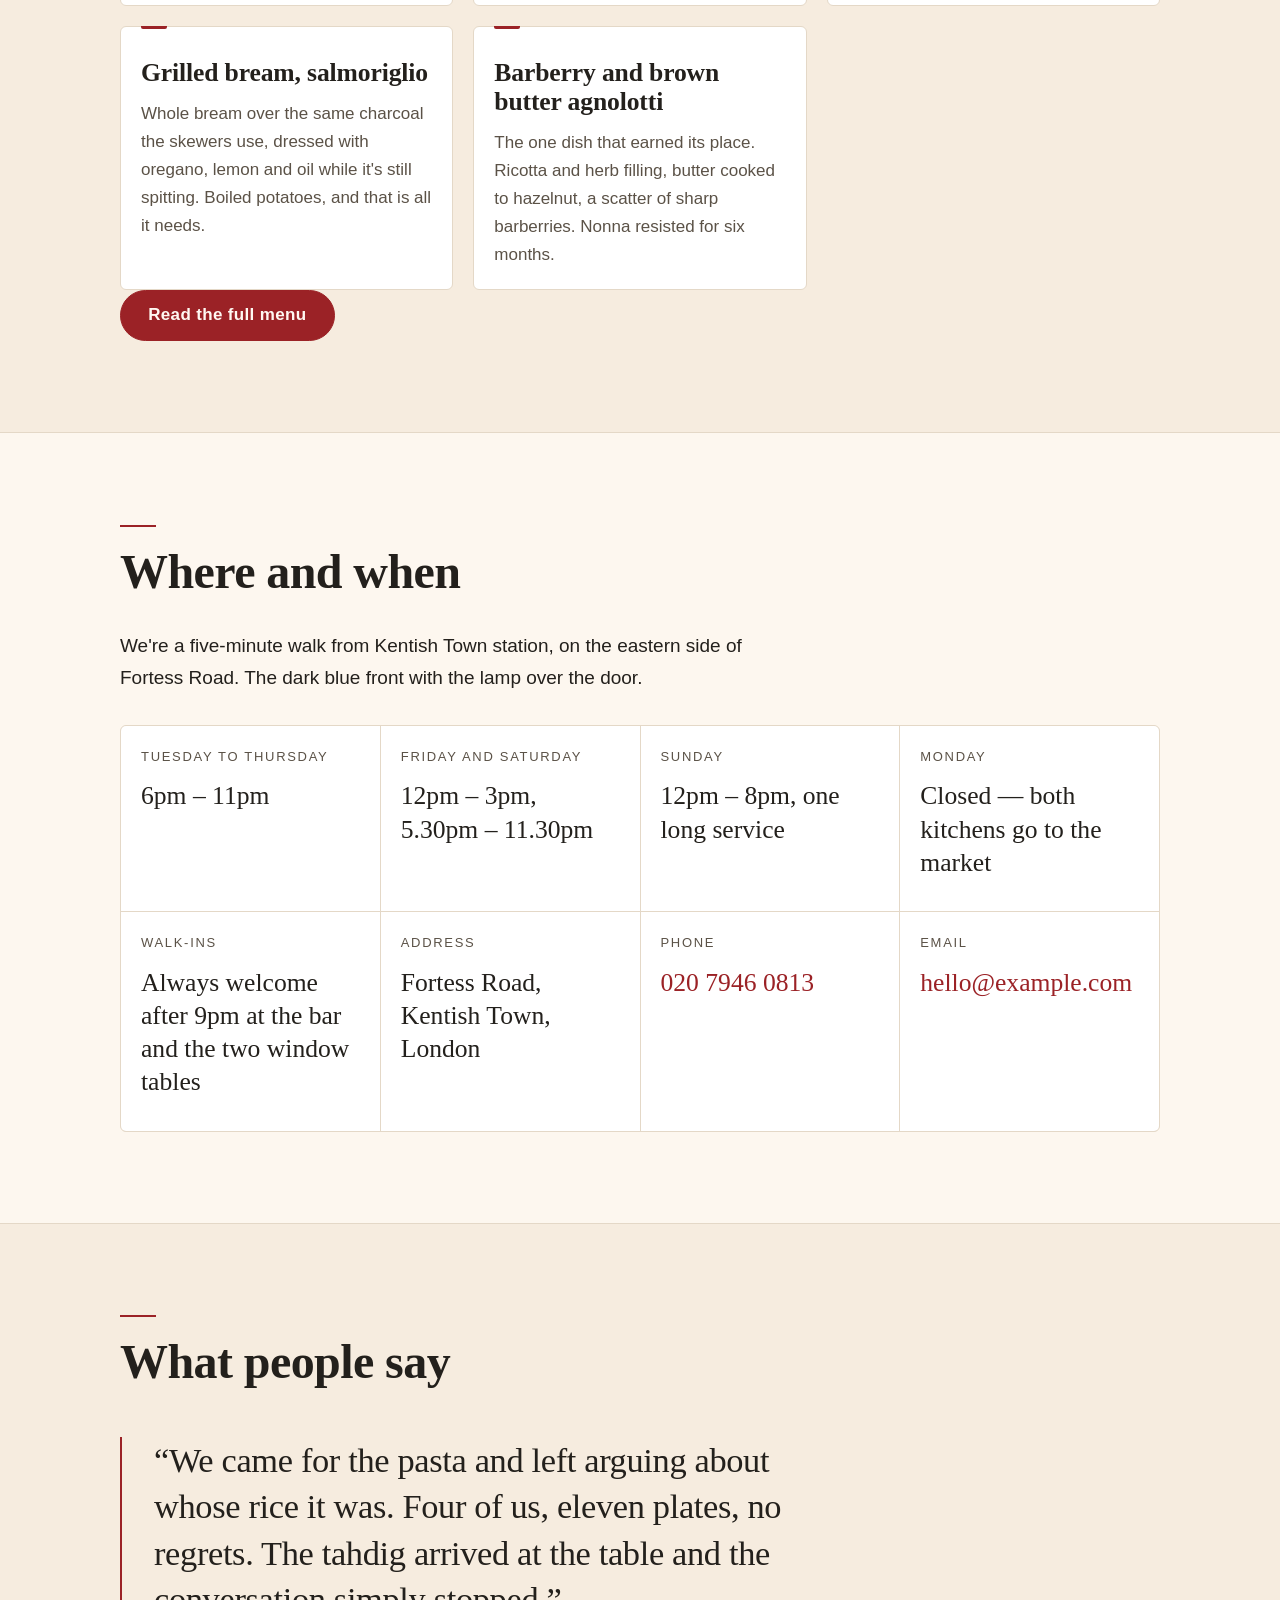
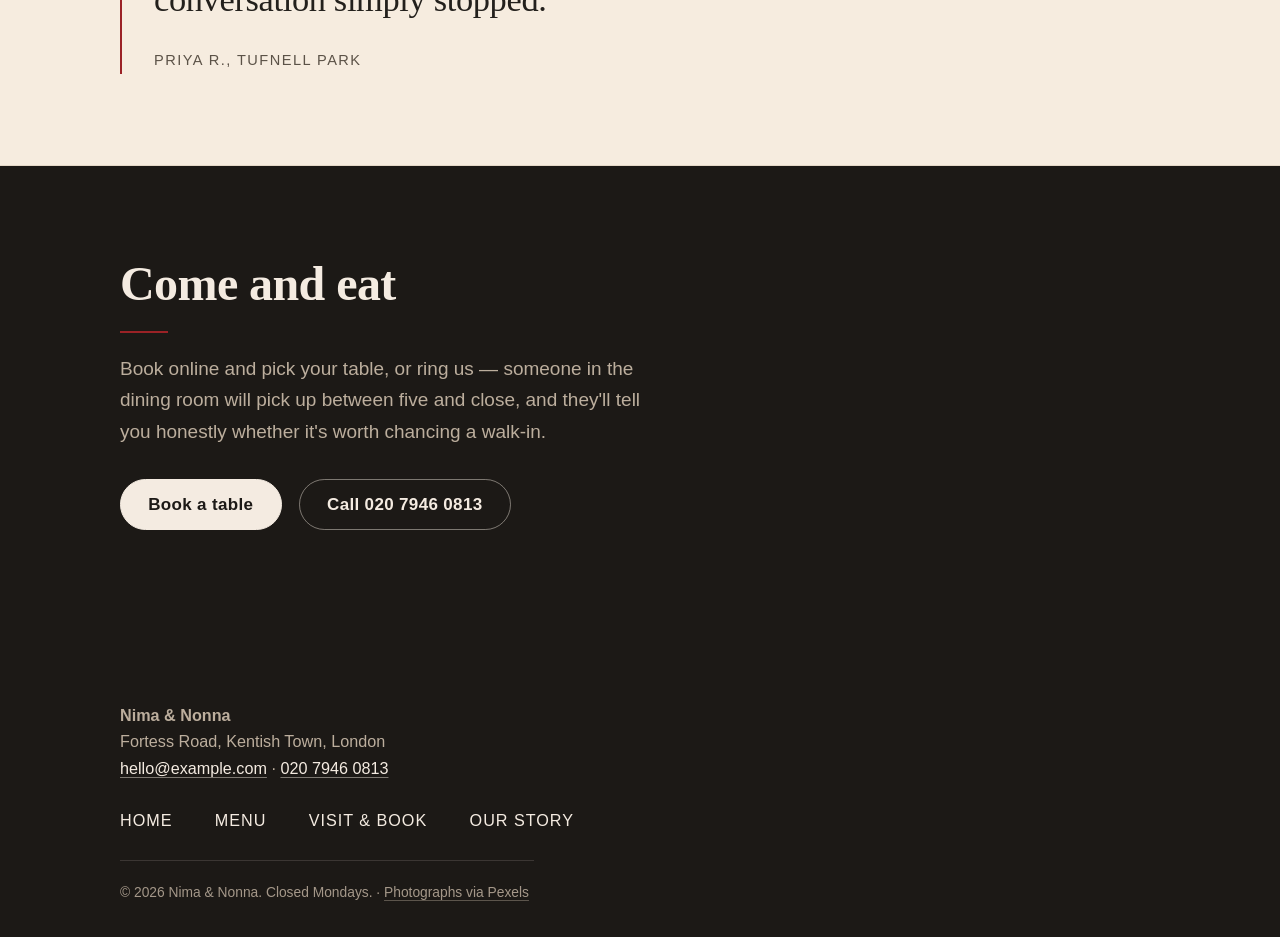
==== commit 1ef19202: "Publish Nima & Nonna — revision 4 The contact block (street address, telephone, email) sits in the f" ====
--- a/index.html
+++ b/index.html
@@ -119,7 +119,7 @@
         </div>
         <div class="fact">
           <dt>Phone</dt>
-          <dd><a href="tel:02079460813">020 7946 0813</a></dd>
+          <dd><a href="tel:+442079460813">020 7946 0813</a></dd>
         </div>
         <div class="fact">
           <dt>Email</dt>
@@ -145,7 +145,7 @@
       <p>Book online and pick your table, or ring us — someone in the dining room will pick up between five and close, and they'll tell you honestly whether it's worth chancing a walk-in.</p>
       <p>
         <a class="button button-primary" href="visit.html">Book a table</a>
-        <a class="button button-secondary" href="tel:02079460813">Call 020 7946 0813</a>
+        <a class="button button-secondary" href="tel:+442079460813">Call 020 7946 0813</a>
       </p>
     </div>
   </section>
@@ -155,7 +155,7 @@
   <div class="container">
     <p><strong>Nima &amp; Nonna</strong><br>
     Fortess Road, Kentish Town, London<br>
-    <a href="mailto:hello@example.com">hello@example.com</a> · <a href="tel:02079460813">020 7946 0813</a></p>
+    <a href="mailto:hello@example.com">hello@example.com</a> · <a href="tel:+442079460813">020 7946 0813</a></p>
     <nav class="site-nav">
       <a href="index.html">Home</a>
       <a href="menu.html">Menu</a>
--- a/assets/styles.css
+++ b/assets/styles.css
@@ -72,7 +72,7 @@
   background: var(--bg);
   color: var(--text);
   font-family: var(--font-body);
-  font-size: var(--step-1);
+  font-size: 1.1875rem;
   line-height: 1.65;
   -webkit-font-smoothing: antialiased;
   text-underline-offset: 0.18em;
@@ -126,7 +126,7 @@
 
 strong { font-weight: 650; }
 
-small { font-size: 0.85rem; }
+small { font-size: 0.9125rem; }
 
 .container {
   width: 100%;
@@ -190,7 +190,7 @@
 .site-nav a {
   position: relative;
   padding: 0.35rem 0.45rem;
-  font-size: 0.95rem;
+  font-size: 1.0125rem;
   letter-spacing: 0.06em;
   text-transform: uppercase;
   color: var(--muted);
@@ -234,7 +234,7 @@
     justify-content: center;
     padding-bottom: var(--space-1);
   }
-  .site-nav a { font-size: 0.82rem; letter-spacing: 0.05em; }
+  .site-nav a { font-size: 0.8825rem; letter-spacing: 0.05em; }
 }
 
 /* ————————————————— sections ————————————————— */
@@ -382,7 +382,7 @@
 
 .card p {
   color: var(--muted);
-  font-size: 1rem;
+  font-size: 1.0625rem;
   margin-bottom: 0;
 }
 
@@ -409,7 +409,7 @@
 }
 
 .fact dt {
-  font-size: 0.75rem;
+  font-size: 0.8125rem;
   text-transform: uppercase;
   letter-spacing: 0.13em;
   color: var(--muted);
@@ -431,7 +431,7 @@
 .button {
   display: inline-block;
   font-family: var(--font-body);
-  font-size: 1rem;
+  font-size: 1.0625rem;
   font-weight: 600;
   letter-spacing: 0.02em;
   line-height: 1.2;
@@ -529,13 +529,15 @@
   gap: var(--space-3);
 }
 
+.form-trap { position: absolute; left: -9999px; }
+
 .field {
   display: grid;
   gap: var(--space-1);
 }
 
 .field label {
-  font-size: 0.82rem;
+  font-size: 0.8825rem;
   font-weight: 600;
   letter-spacing: 0.08em;
   text-transform: uppercase;
@@ -546,7 +548,7 @@
 .field select,
 .field textarea {
   font: inherit;
-  font-size: 1rem;
+  font-size: 1.0625rem;
   color: var(--text);
   background: var(--surface);
   border: 1px solid var(--line-strong);
@@ -596,7 +598,7 @@
 
 .quote cite {
   font-style: normal;
-  font-size: 0.85rem;
+  font-size: 0.9125rem;
   letter-spacing: 0.1em;
   text-transform: uppercase;
   color: var(--muted);
@@ -610,7 +612,7 @@
   background: var(--ink);
   color: var(--ink-muted);
   padding-block: var(--space-5) var(--space-4);
-  font-size: 0.95rem;
+  font-size: 1.0125rem;
 }
 
 .site-footer h2,
@@ -636,7 +638,7 @@
   padding-top: var(--space-3);
   border-top: 1px solid color-mix(in srgb, var(--ink-text) 14%, transparent);
   color: color-mix(in srgb, var(--ink-muted) 85%, transparent);
-  font-size: 0.8rem;
+  font-size: 0.8625rem;
   line-height: 1.8;
 }
 
